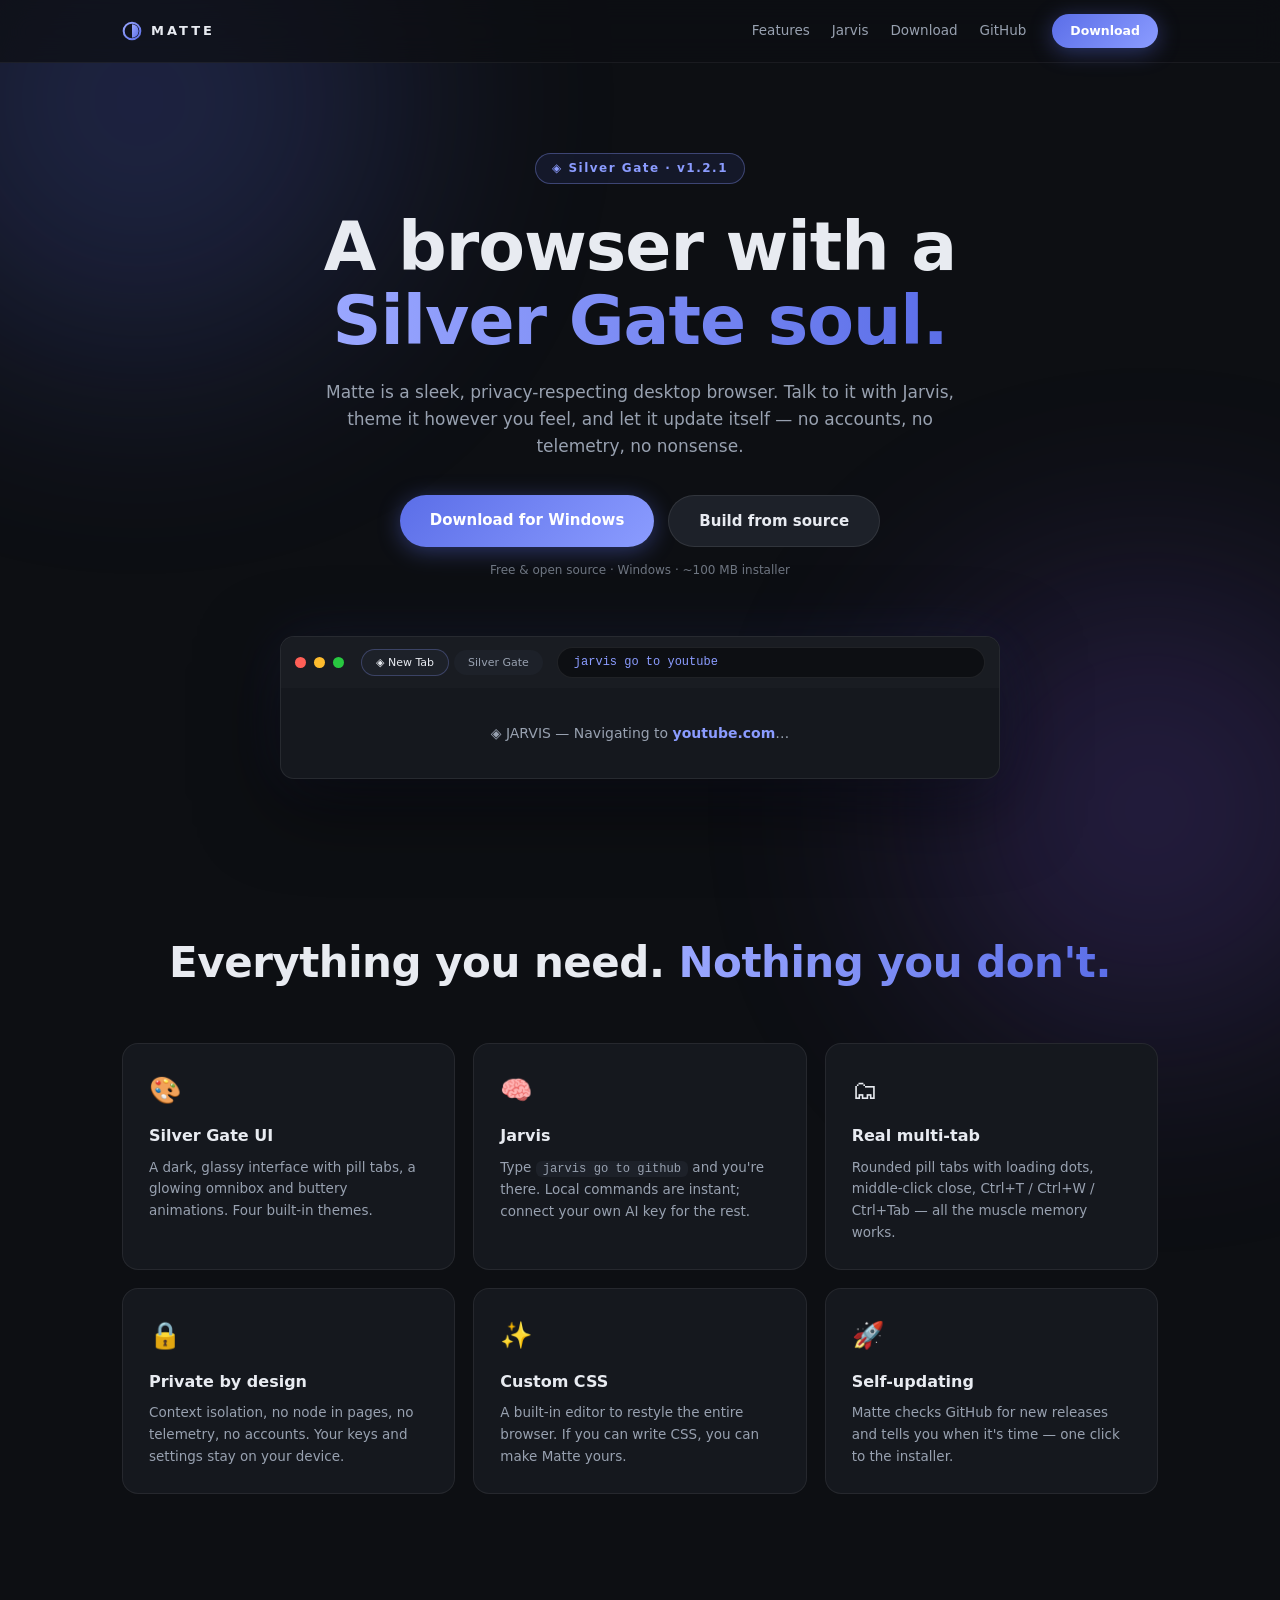
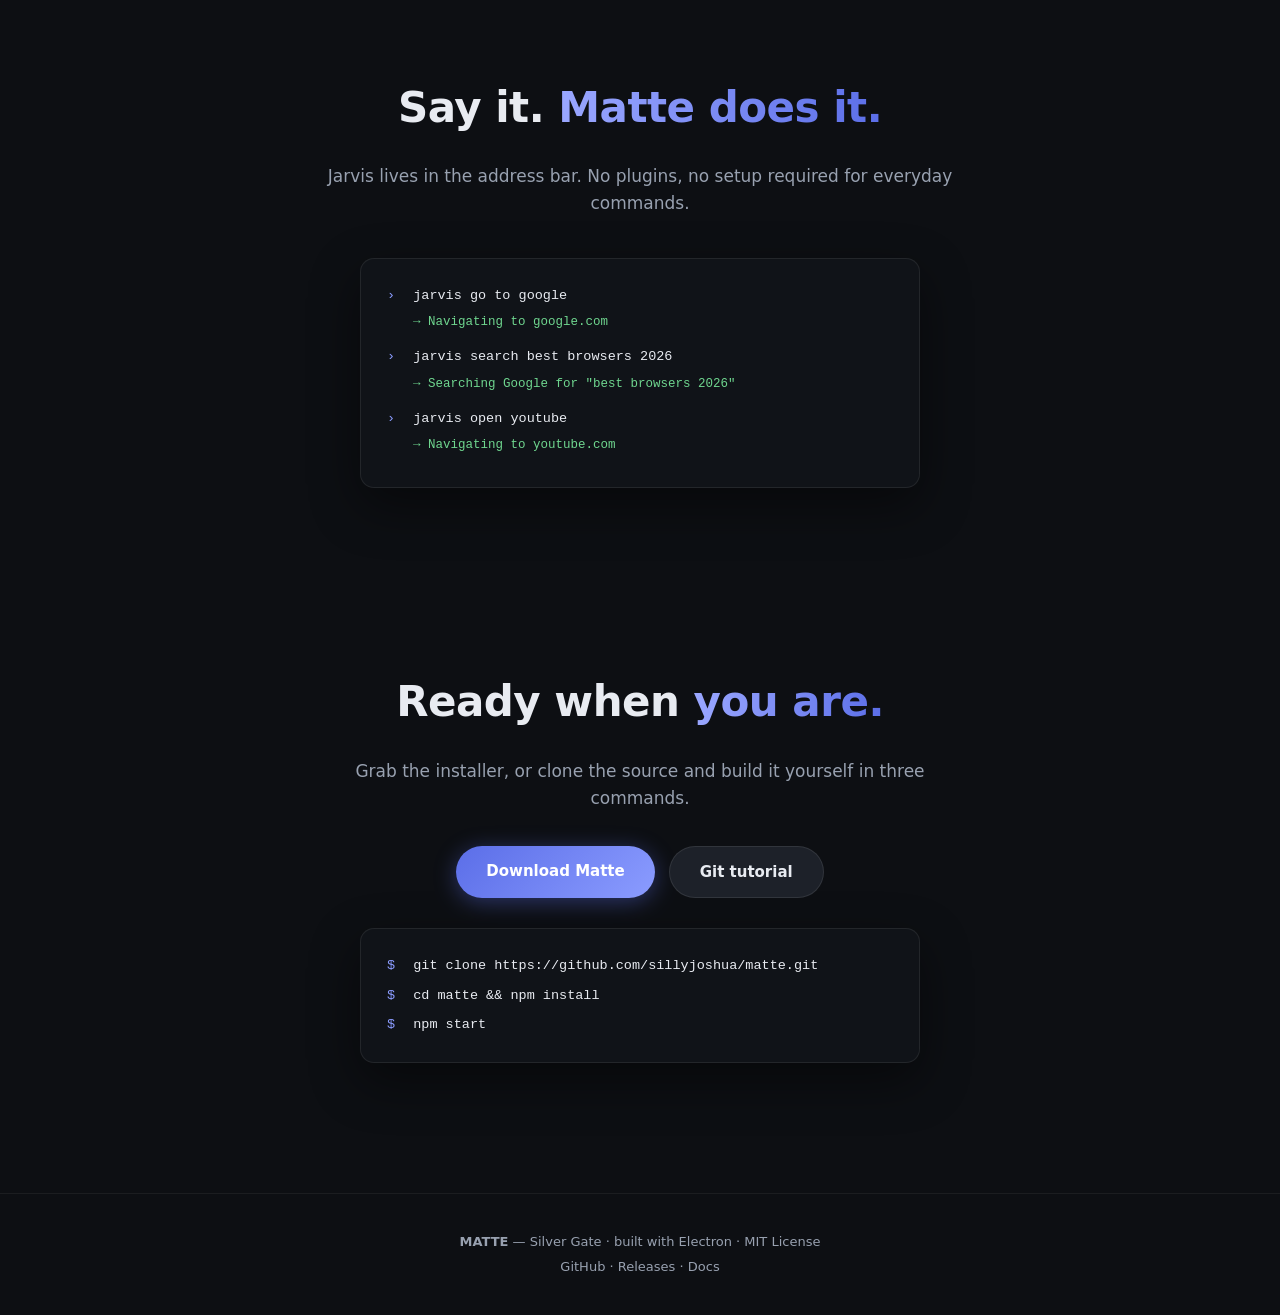
==== index.html @ 1937e69b "Matte website — Silver Gate landing page" ====
<!DOCTYPE html>
<html lang="en">
<head>
  <meta charset="UTF-8" />
  <meta name="viewport" content="width=device-width, initial-scale=1.0" />
  <title>Matte — a sleek browser with a Silver Gate soul</title>
  <meta name="description" content="Matte is a sleek, privacy-respecting desktop browser with the Silver Gate UI, a built-in Jarvis command bar, themes, custom CSS and automatic updates." />
  <link rel="icon" type="image/png" href="icon.png" />
  <link rel="stylesheet" href="styles.css" />
</head>
<body>
  <div class="glow glow-1"></div>
  <div class="glow glow-2"></div>

  <nav class="nav">
    <div class="nav-inner">
      <a class="brand" href="#">
        <svg viewBox="0 0 24 24" aria-hidden="true">
          <defs>
            <linearGradient id="g1" x1="0" y1="0" x2="1" y2="1">
              <stop offset="0" stop-color="#9aa7ff"/><stop offset="1" stop-color="#5b6ee8"/>
            </linearGradient>
          </defs>
          <circle cx="12" cy="12" r="10" fill="none" stroke="url(#g1)" stroke-width="2.4"/>
          <path d="M12 4a8 8 0 0 1 0 16" fill="url(#g1)"/>
        </svg>
        MATTE
      </a>
      <div class="nav-links">
        <a href="#features">Features</a>
        <a href="#jarvis">Jarvis</a>
        <a href="#download">Download</a>
        <a href="https://github.com/sillyjoshua/matte" target="_blank" rel="noopener">GitHub</a>
      </div>
      <a class="btn btn-primary nav-cta" href="#download">Download</a>
    </div>
  </nav>

  <header class="hero">
    <span class="badge">◈ Silver Gate · v1.2.1</span>
    <h1>A browser with a<br><span class="grad">Silver Gate soul.</span></h1>
    <p class="sub">
      Matte is a sleek, privacy-respecting desktop browser. Talk to it with Jarvis,
      theme it however you feel, and let it update itself — no accounts, no telemetry, no nonsense.
    </p>
    <div class="hero-actions">
      <a class="btn btn-primary btn-lg" href="https://github.com/sillyjoshua/matte/releases/latest" target="_blank" rel="noopener">
        Download for Windows
      </a>
      <a class="btn btn-lg" href="https://github.com/sillyjoshua/matte#readme" target="_blank" rel="noopener">
        Build from source
      </a>
    </div>
    <p class="micro">Free & open source · Windows · ~100 MB installer</p>

    <!-- Fake browser mockup -->
    <div class="mockup">
      <div class="mock-top">
        <span class="dot r"></span><span class="dot y"></span><span class="dot g"></span>
        <div class="mock-tabs"><span class="mock-tab active">◈ New Tab</span><span class="mock-tab">Silver Gate</span></div>
        <div class="mock-url">jarvis go to youtube</div>
      </div>
      <div class="mock-body">
        <p class="jarvis-reply">◈ JARVIS — Navigating to <b>youtube.com</b>…</p>
      </div>
    </div>
  </header>

  <section id="features" class="section">
    <h2>Everything you need. <span class="grad">Nothing you don't.</span></h2>
    <div class="grid">
      <div class="card"><span class="ic">🎨</span><h3>Silver Gate UI</h3><p>A dark, glassy interface with pill tabs, a glowing omnibox and buttery animations. Four built-in themes.</p></div>
      <div class="card"><span class="ic">🧠</span><h3>Jarvis</h3><p>Type <code>jarvis go to github</code> and you're there. Local commands are instant; connect your own AI key for the rest.</p></div>
      <div class="card"><span class="ic">🗂</span><h3>Real multi-tab</h3><p>Rounded pill tabs with loading dots, middle-click close, Ctrl+T / Ctrl+W / Ctrl+Tab — all the muscle memory works.</p></div>
      <div class="card"><span class="ic">🔒</span><h3>Private by design</h3><p>Context isolation, no node in pages, no telemetry, no accounts. Your keys and settings stay on your device.</p></div>
      <div class="card"><span class="ic">✨</span><h3>Custom CSS</h3><p>A built-in editor to restyle the entire browser. If you can write CSS, you can make Matte yours.</p></div>
      <div class="card"><span class="ic">🚀</span><h3>Self-updating</h3><p>Matte checks GitHub for new releases and tells you when it's time — one click to the installer.</p></div>
    </div>
  </section>

  <section id="jarvis" class="section jarvis-section">
    <h2>Say it. <span class="grad">Matte does it.</span></h2>
    <p class="sub">Jarvis lives in the address bar. No plugins, no setup required for everyday commands.</p>
    <div class="terminal">
      <div class="t-row"><span class="prompt">›</span> jarvis go to google</div>
      <div class="t-out">→ Navigating to google.com</div>
      <div class="t-row"><span class="prompt">›</span> jarvis search best browsers 2026</div>
      <div class="t-out">→ Searching Google for "best browsers 2026"</div>
      <div class="t-row"><span class="prompt">›</span> jarvis open youtube</div>
      <div class="t-out">→ Navigating to youtube.com</div>
    </div>
  </section>

  <section id="download" class="section download-section">
    <h2>Ready when <span class="grad">you are.</span></h2>
    <p class="sub">Grab the installer, or clone the source and build it yourself in three commands.</p>
    <div class="hero-actions">
      <a class="btn btn-primary btn-lg" href="https://github.com/sillyjoshua/matte/releases/latest" target="_blank" rel="noopener">Download Matte</a>
      <a class="btn btn-lg" href="https://github.com/sillyjoshua/matte#option-2--install-with-git-from-source" target="_blank" rel="noopener">Git tutorial</a>
    </div>
    <div class="terminal small">
      <div class="t-row"><span class="prompt">$</span> git clone https://github.com/sillyjoshua/matte.git</div>
      <div class="t-row"><span class="prompt">$</span> cd matte && npm install</div>
      <div class="t-row"><span class="prompt">$</span> npm start</div>
    </div>
  </section>

  <footer class="footer">
    <p><b>MATTE</b> — Silver Gate · built with Electron · MIT License</p>
    <p><a href="https://github.com/sillyjoshua/matte" target="_blank" rel="noopener">GitHub</a> · <a href="https://github.com/sillyjoshua/matte/releases" target="_blank" rel="noopener">Releases</a> · <a href="https://github.com/sillyjoshua/matte#readme" target="_blank" rel="noopener">Docs</a></p>
  </footer>
</body>
</html>
---- styles.css ----
/* Matte site — Silver Gate theme */
:root {
  --bg: #0d0f13;
  --bg-raised: #15181e;
  --bg-hover: #1d2129;
  --text: #e8ebf1;
  --dim: #98a1b0;
  --accent: #8b9cff;
  --accent-deep: #5b6ee8;
}
* { box-sizing: border-box; margin: 0; padding: 0; }
html { scroll-behavior: smooth; }
body {
  background: var(--bg);
  color: var(--text);
  font-family: "Segoe UI Variable", "Segoe UI", system-ui, sans-serif;
  overflow-x: hidden;
  line-height: 1.6;
}
a { color: var(--accent); text-decoration: none; }
a:hover { text-decoration: underline; }
code { background: var(--bg-hover); padding: 1px 7px; border-radius: 6px; font-size: .9em; }

/* ambient glows */
.glow { position: fixed; border-radius: 50%; filter: blur(120px); opacity: .22; pointer-events: none; z-index: 0; }
.glow-1 { width: 520px; height: 520px; background: var(--accent-deep); top: -160px; left: -120px; }
.glow-2 { width: 460px; height: 460px; background: #7a4fe0; bottom: -140px; right: -100px; }

/* nav */
.nav { position: sticky; top: 0; z-index: 50; backdrop-filter: blur(14px); background: rgba(13,15,19,.72); border-bottom: 1px solid rgba(255,255,255,.06); }
.nav-inner { max-width: 1080px; margin: 0 auto; display: flex; align-items: center; gap: 26px; padding: 14px 22px; }
.brand { display: flex; align-items: center; gap: 9px; font-weight: 800; letter-spacing: 3px; font-size: 13px; color: var(--text); }
.brand svg { width: 20px; height: 20px; }
.brand:hover { text-decoration: none; }
.nav-links { display: flex; gap: 22px; margin-left: auto; }
.nav-links a { color: var(--dim); font-size: 13.5px; }
.nav-links a:hover { color: var(--text); text-decoration: none; }

/* buttons */
.btn {
  display: inline-block; padding: 9px 20px; border-radius: 999px;
  font-size: 13.5px; font-weight: 600; color: var(--text);
  background: var(--bg-hover); border: 1px solid rgba(255,255,255,.09);
  transition: transform .12s, box-shadow .15s, background .15s;
}
.btn:hover { text-decoration: none; background: var(--bg-hover); transform: translateY(-1px); }
.btn-primary {
  background: linear-gradient(135deg, var(--accent-deep), var(--accent));
  color: #fff; border: none;
  box-shadow: 0 4px 22px rgba(91,110,232,.4);
}
.btn-primary:hover { box-shadow: 0 6px 30px rgba(91,110,232,.55); }
.btn-lg { padding: 13px 30px; font-size: 15px; }
.nav-cta { padding: 7px 18px; font-size: 12.5px; }

/* hero */
.hero { position: relative; z-index: 1; text-align: center; padding: 90px 22px 60px; max-width: 900px; margin: 0 auto; }
.badge {
  display: inline-block; padding: 5px 16px; border-radius: 999px;
  font-size: 12px; font-weight: 700; letter-spacing: 1.5px; color: var(--accent);
  border: 1px solid rgba(139,156,255,.35); background: rgba(91,110,232,.1);
  margin-bottom: 26px;
}
h1 { font-size: clamp(40px, 7vw, 68px); line-height: 1.08; font-weight: 800; letter-spacing: -1px; }
.grad { background: linear-gradient(90deg, #9aa7ff, #5b6ee8); -webkit-background-clip: text; background-clip: text; color: transparent; }
.sub { color: var(--dim); font-size: 17px; max-width: 640px; margin: 22px auto 0; }
.hero-actions { display: flex; gap: 14px; justify-content: center; margin-top: 34px; flex-wrap: wrap; }
.micro { color: var(--dim); font-size: 12px; margin-top: 14px; opacity: .7; }

/* mockup */
.mockup {
  margin: 56px auto 0; max-width: 720px; border-radius: 14px;
  background: var(--bg-raised); border: 1px solid rgba(255,255,255,.08);
  box-shadow: 0 24px 80px rgba(0,0,0,.55), 0 0 60px rgba(91,110,232,.12);
  overflow: hidden; text-align: left;
}
.mock-top { display: flex; align-items: center; gap: 8px; padding: 10px 14px; background: #191c22; }
.dot { width: 11px; height: 11px; border-radius: 50%; }
.dot.r { background: #ff5f57; } .dot.y { background: #febc2e; } .dot.g { background: #28c840; }
.mock-tabs { display: flex; gap: 6px; margin-left: 10px; }
.mock-tab { font-size: 11px; color: var(--dim); background: var(--bg-hover); padding: 4px 14px; border-radius: 999px; }
.mock-tab.active { color: var(--text); box-shadow: 0 0 0 1px rgba(139,156,255,.3); }
.mock-url {
  flex: 1; margin-left: 6px; background: var(--bg); border: 1px solid rgba(255,255,255,.08);
  border-radius: 999px; padding: 5px 16px; font-size: 12px; color: var(--accent);
  font-family: Consolas, monospace;
}
.mock-body { padding: 34px; text-align: center; }
.jarvis-reply { color: var(--dim); font-size: 14px; }
.jarvis-reply b { color: var(--accent); }

/* sections */
.section { position: relative; z-index: 1; max-width: 1080px; margin: 0 auto; padding: 90px 22px; text-align: center; }
.section h2 { font-size: clamp(28px, 4.5vw, 42px); font-weight: 800; letter-spacing: -.5px; }

.grid { display: grid; grid-template-columns: repeat(auto-fit, minmax(280px, 1fr)); gap: 18px; margin-top: 46px; text-align: left; }
.card {
  background: var(--bg-raised); border: 1px solid rgba(255,255,255,.07);
  border-radius: 16px; padding: 26px;
  transition: transform .15s, border-color .15s, box-shadow .15s;
}
.card:hover { transform: translateY(-4px); border-color: rgba(139,156,255,.4); box-shadow: 0 14px 40px rgba(0,0,0,.4); }
.card .ic { font-size: 26px; }
.card h3 { margin: 12px 0 8px; font-size: 16px; }
.card p { color: var(--dim); font-size: 13.5px; }

/* terminal */
.terminal {
  max-width: 560px; margin: 40px auto 0; text-align: left;
  background: #101318; border: 1px solid rgba(255,255,255,.08); border-radius: 14px;
  padding: 22px 26px; font-family: Consolas, monospace; font-size: 13.5px;
  box-shadow: 0 18px 50px rgba(0,0,0,.45);
}
.terminal.small { margin-top: 30px; }
.t-row { color: var(--text); padding: 4px 0; }
.prompt { color: var(--accent); margin-right: 10px; }
.t-out { color: #6fd68f; padding: 2px 0 10px 26px; font-size: 12.5px; }

.download-section { padding-bottom: 130px; }

/* footer */
.footer { position: relative; z-index: 1; border-top: 1px solid rgba(255,255,255,.06); padding: 34px 22px; text-align: center; color: var(--dim); font-size: 13px; }
.footer p { margin: 4px 0; }
.footer a { color: var(--dim); }
.footer a:hover { color: var(--text); }

@media (max-width: 640px) {
  .nav-links { display: none; }
  .mock-tabs { display: none; }
}
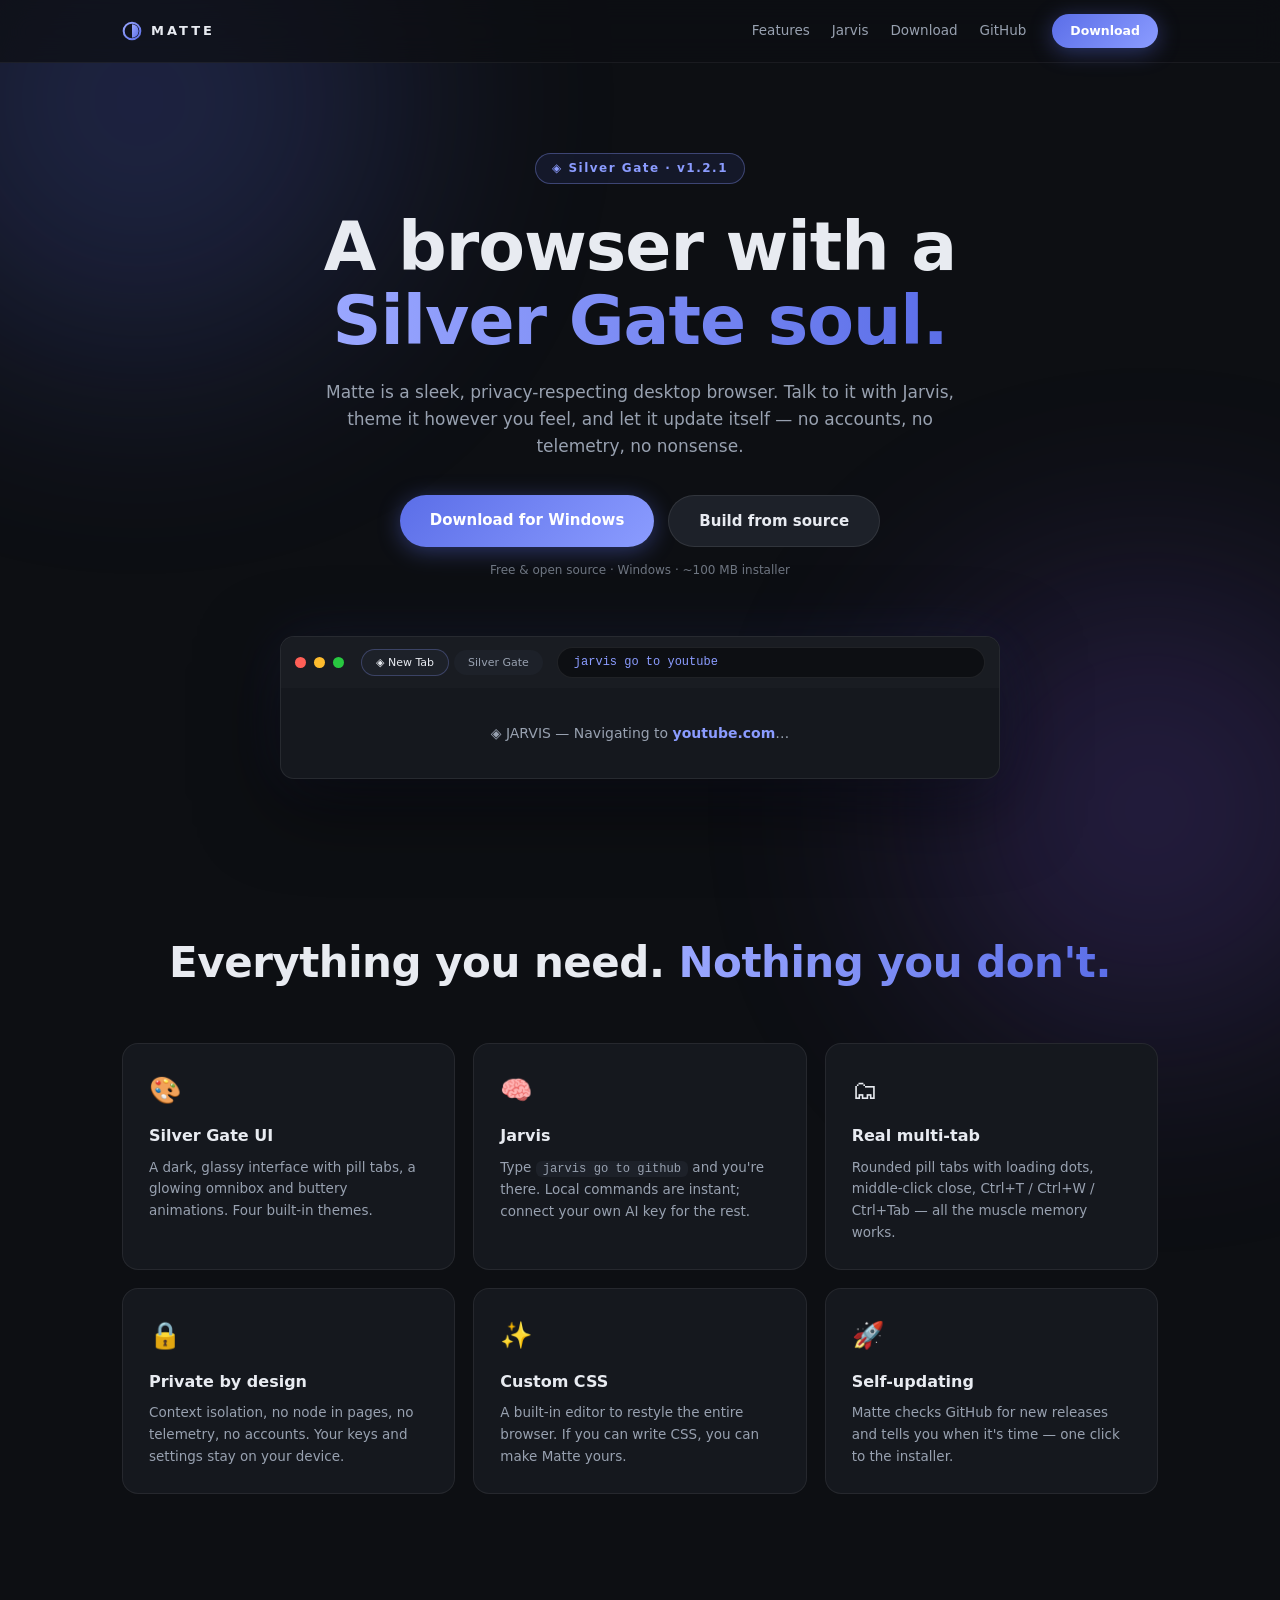
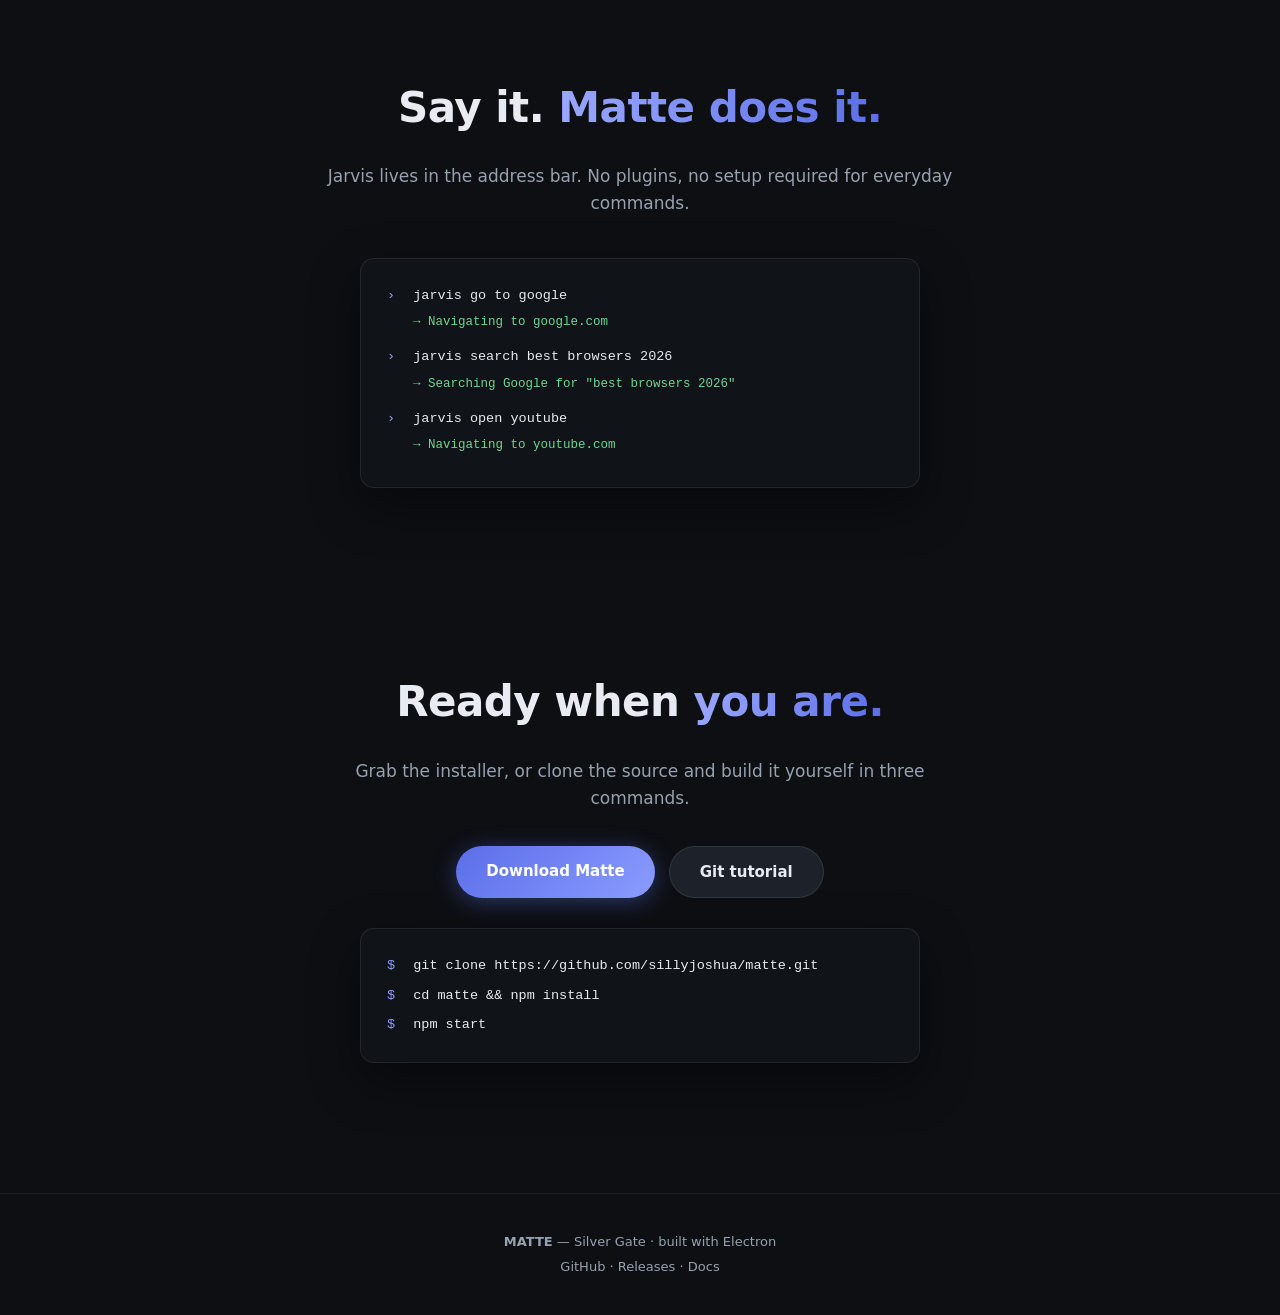
==== commit ce502f99: "Remove license mentions from site footer" ====
--- a/index.html
+++ b/index.html
@@ -106,7 +106,7 @@
   </section>
 
   <footer class="footer">
-    <p><b>MATTE</b> — Silver Gate · built with Electron · MIT License</p>
+    <p><b>MATTE</b> — Silver Gate · built with Electron</p>
     <p><a href="https://github.com/sillyjoshua/matte" target="_blank" rel="noopener">GitHub</a> · <a href="https://github.com/sillyjoshua/matte/releases" target="_blank" rel="noopener">Releases</a> · <a href="https://github.com/sillyjoshua/matte#readme" target="_blank" rel="noopener">Docs</a></p>
   </footer>
 </body>
